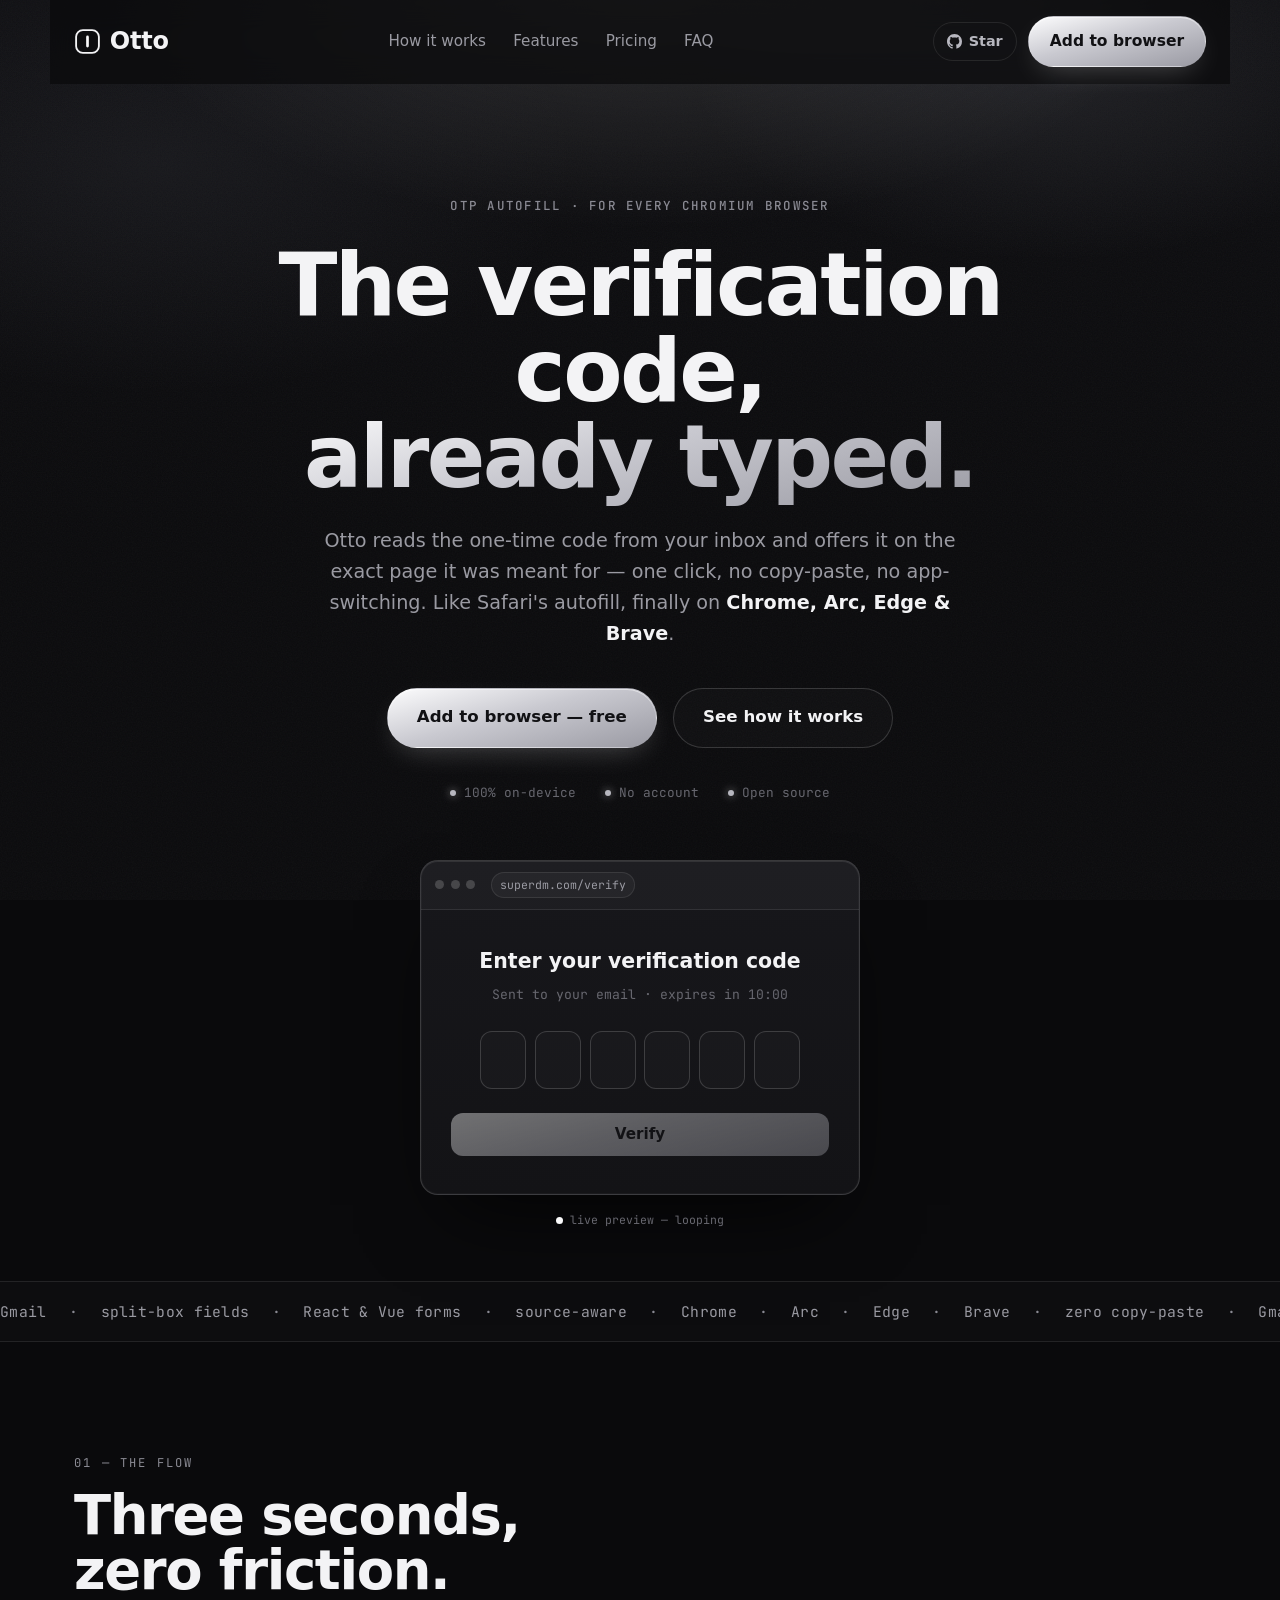
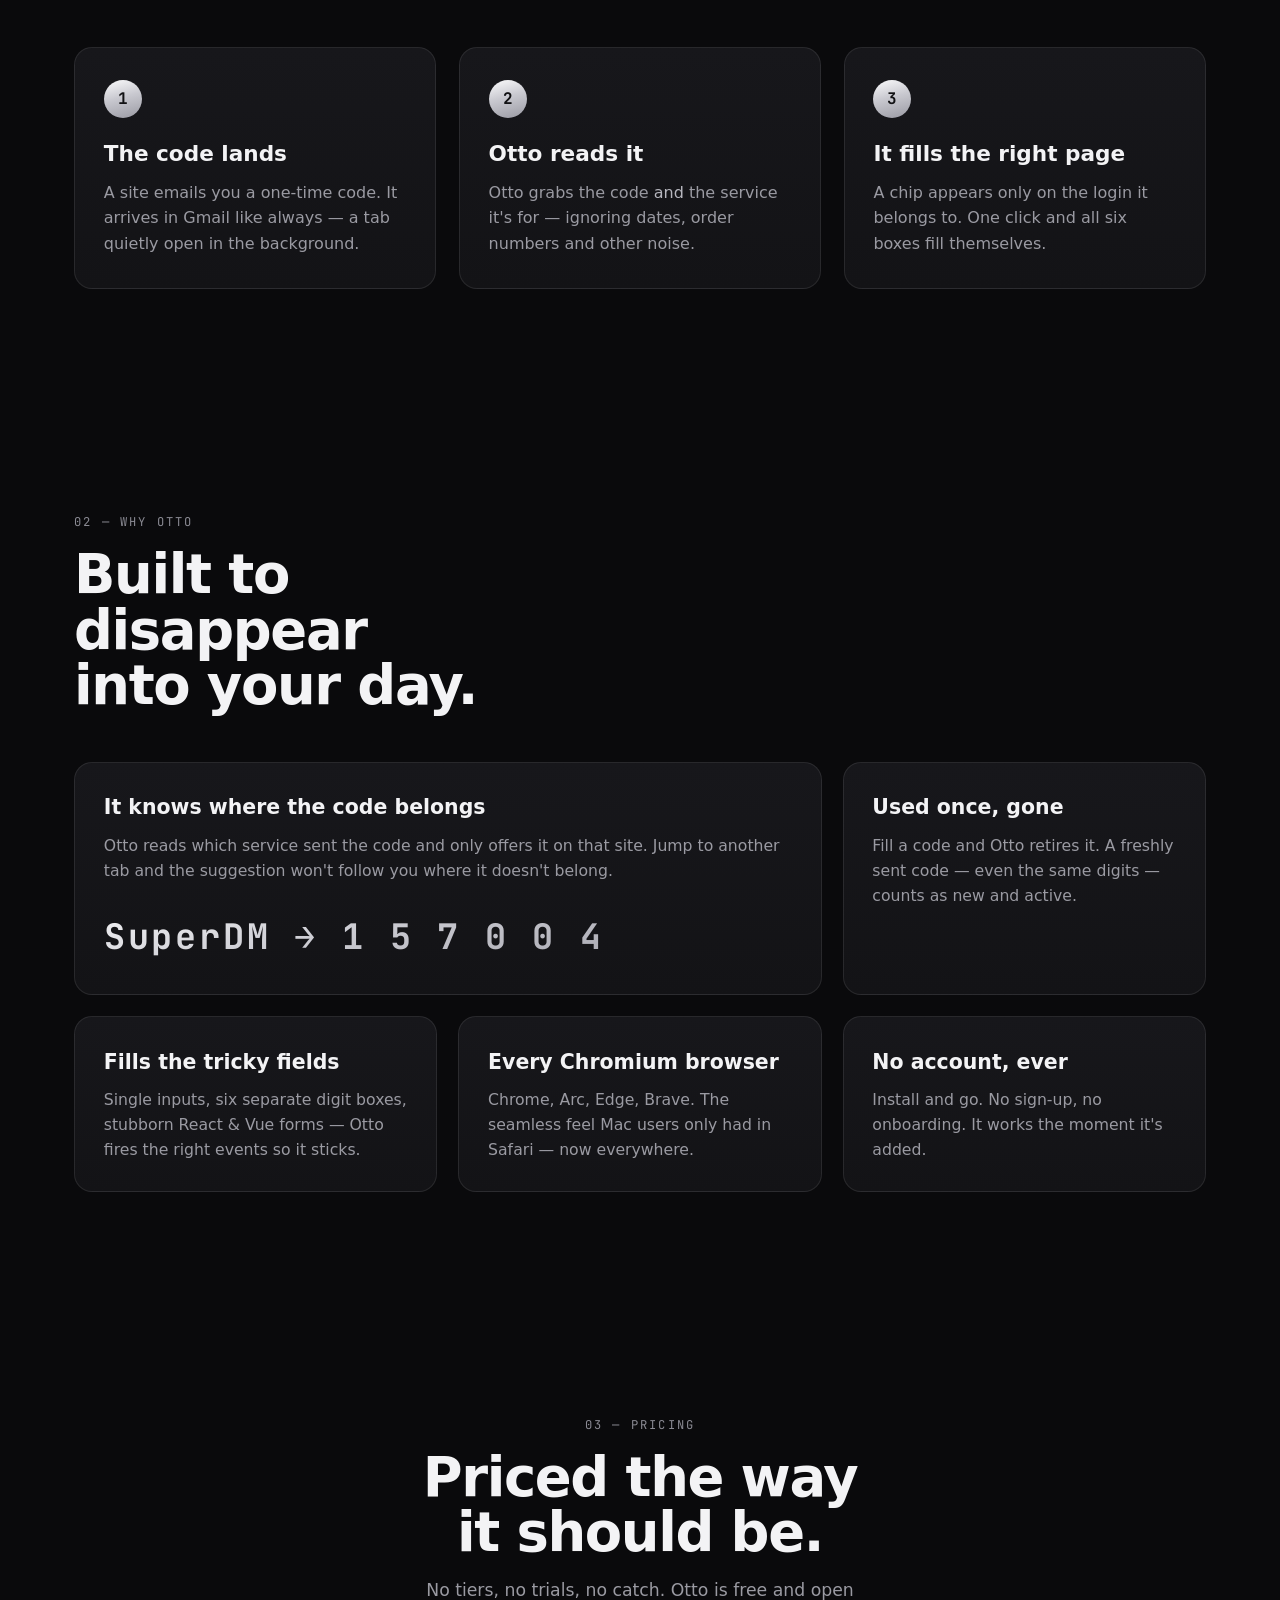
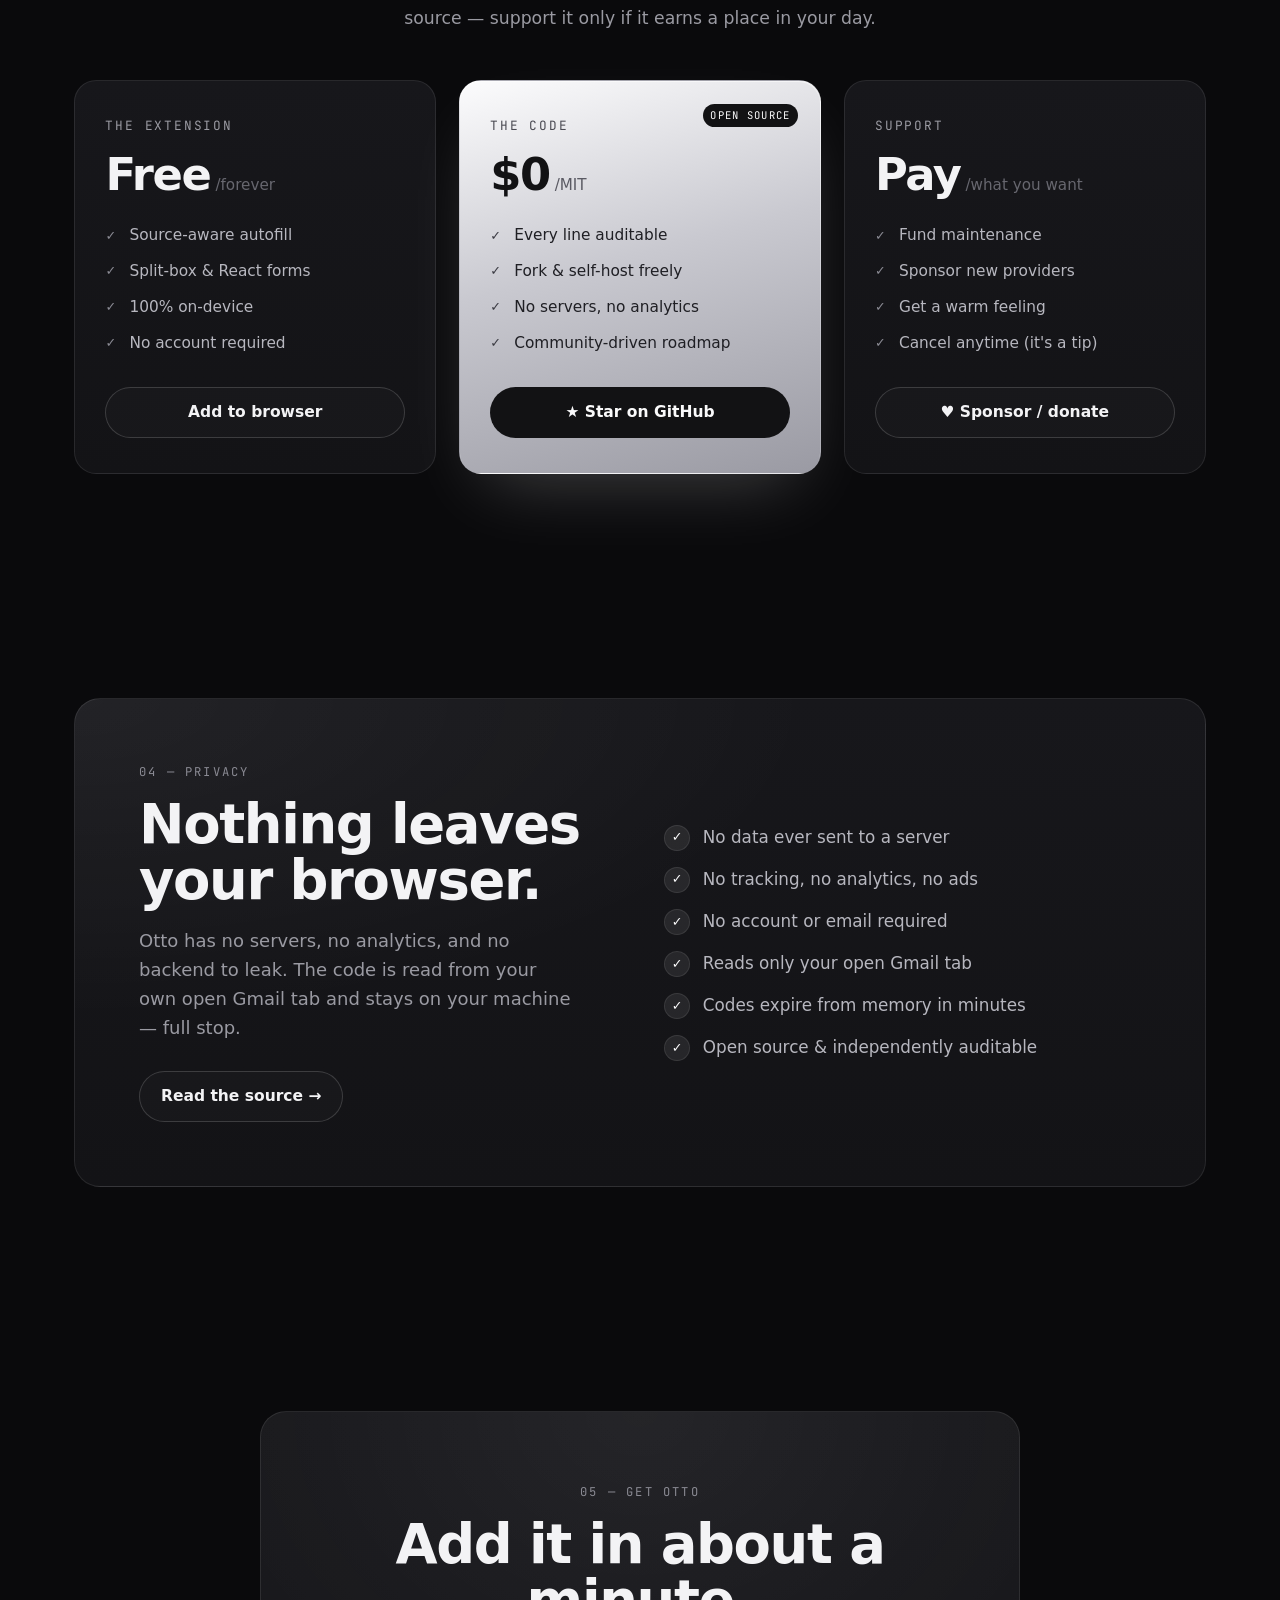
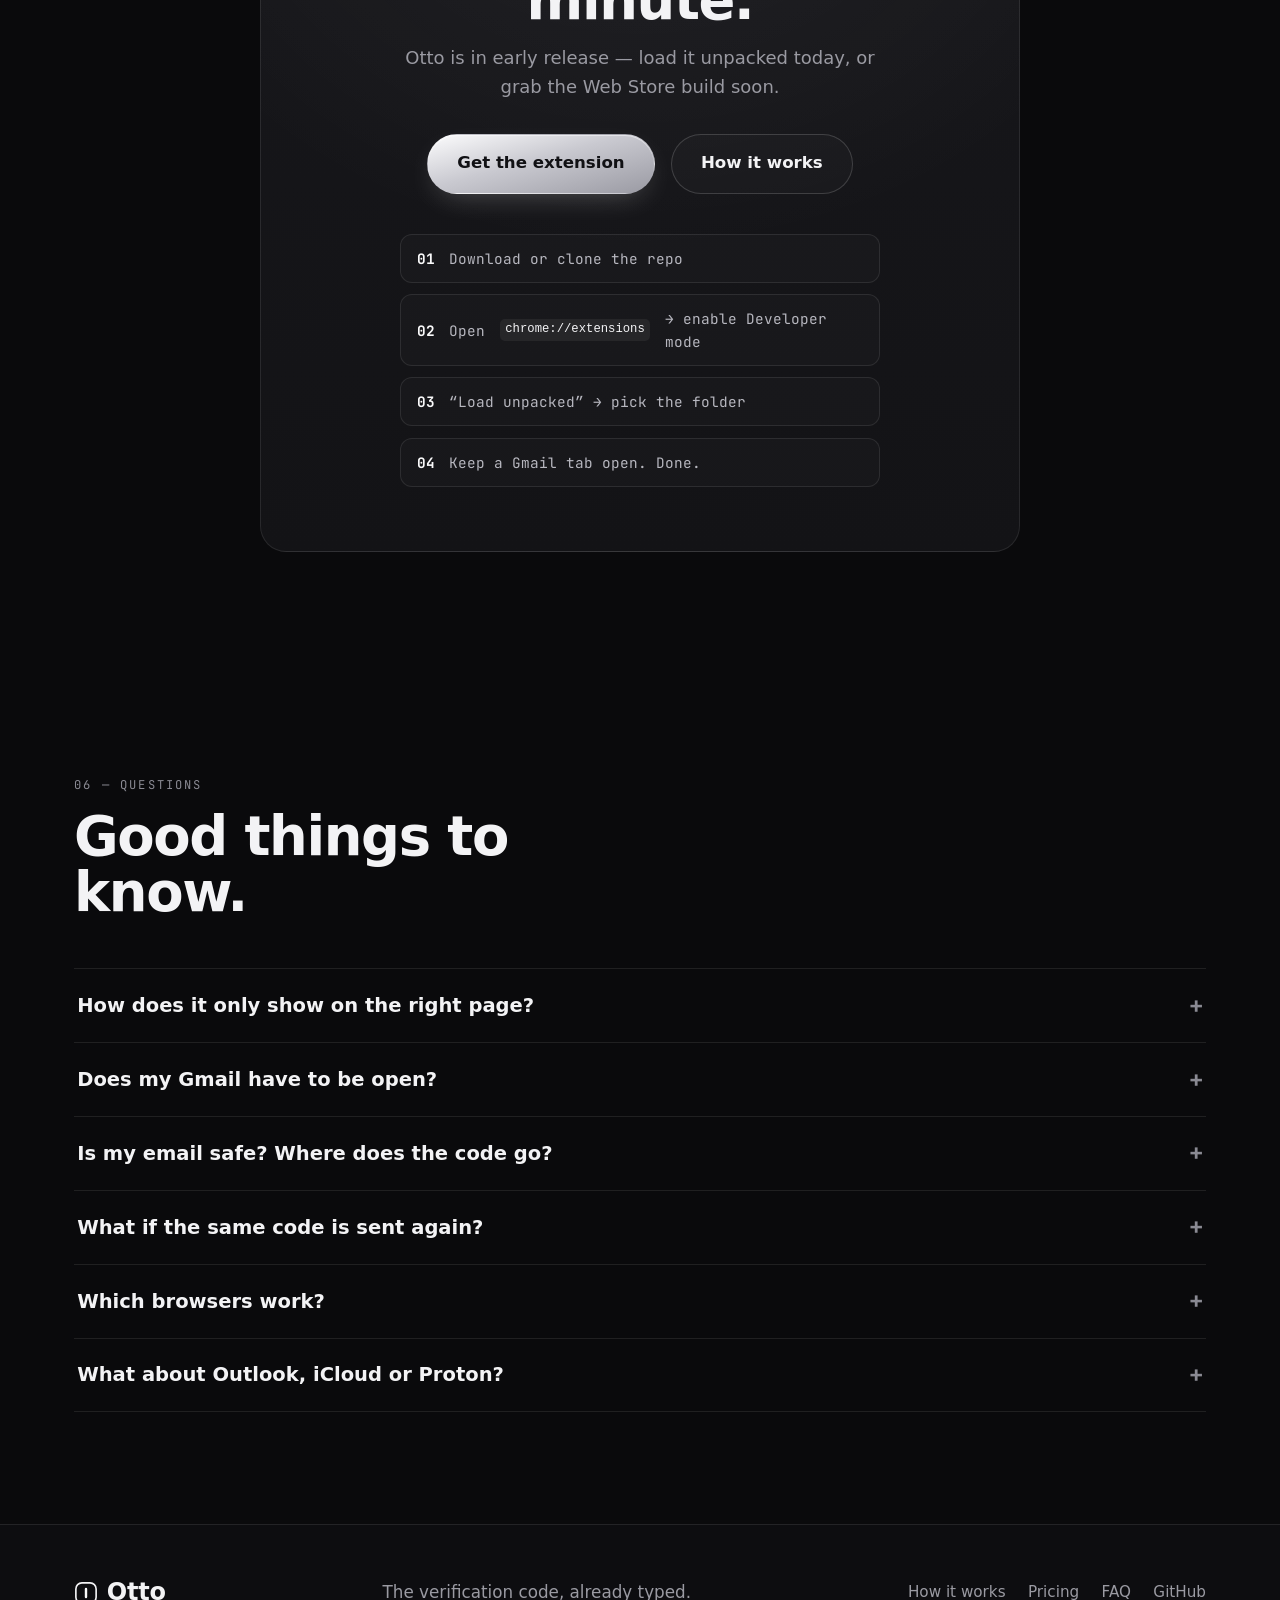
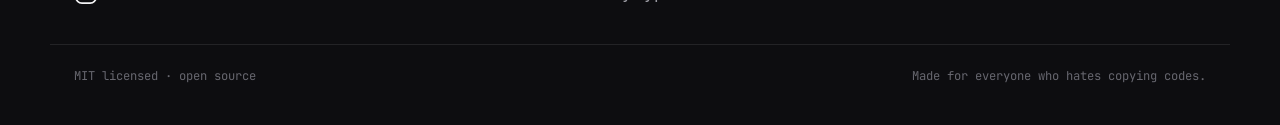
==== docs/index.html @ d8c890e1 "Otto: email OTP autofill extension + marketing site Chrome/Chromium extension that reads one-time co" ====
<!DOCTYPE html>
<html lang="en">
<head>
  <meta charset="UTF-8" />
  <meta name="viewport" content="width=device-width, initial-scale=1.0" />
  <title>Otto — the verification code, already typed</title>
  <meta name="description" content="Otto reads the one-time code from your inbox and drops it into the right login — one click, on every Chromium browser. Free, open source, on-device." />

  <link rel="icon" href="favicon.svg" type="image/svg+xml" />
  <meta property="og:title" content="Otto — email OTP autofill for any browser" />
  <meta property="og:description" content="Safari-style verification-code autofill for Chrome, Arc, Edge & Brave. Free and open source." />
  <meta property="og:type" content="website" />

  <link rel="preconnect" href="https://api.fontshare.com" crossorigin />
  <link rel="preconnect" href="https://fonts.googleapis.com" />
  <link rel="preconnect" href="https://fonts.gstatic.com" crossorigin />
  <link href="https://api.fontshare.com/v2/css?f[]=clash-display@500,600,700&f[]=satoshi@400,500,700&display=swap" rel="stylesheet" />
  <link href="https://fonts.googleapis.com/css2?family=JetBrains+Mono:wght@500;700&display=swap" rel="stylesheet" />

  <link rel="stylesheet" href="styles.css" />
</head>
<body>
  <div class="bloom" aria-hidden="true"></div>
  <div class="grain" aria-hidden="true"></div>

  <!-- ───────────────────────── NAV ───────────────────────── -->
  <header class="nav">
    <a class="brand" href="#top" aria-label="Otto home">
      <span class="brand-mark" aria-hidden="true">
        <svg viewBox="0 0 32 32" width="27" height="27">
          <rect x="2.5" y="2.5" width="27" height="27" rx="8" fill="none" stroke="currentColor" stroke-width="2.2"/>
          <rect x="14.4" y="9" width="3.2" height="14" rx="1.6" class="mark-caret"/>
        </svg>
      </span>
      <span class="brand-word">Otto</span>
    </a>

    <nav class="nav-links" aria-label="Primary">
      <a href="#how">How it works</a>
      <a href="#features">Features</a>
      <a href="#pricing">Pricing</a>
      <a href="#faq">FAQ</a>
    </nav>

    <div class="nav-cta">
      <a class="ghost" href="https://github.com/" target="_blank" rel="noopener">
        <svg viewBox="0 0 16 16" width="15" height="15" aria-hidden="true"><path fill="currentColor" d="M8 0C3.58 0 0 3.58 0 8c0 3.54 2.29 6.53 5.47 7.59.4.07.55-.17.55-.38 0-.19-.01-.82-.01-1.49-2.01.37-2.53-.49-2.69-.94-.09-.23-.48-.94-.82-1.13-.28-.15-.68-.52-.01-.53.63-.01 1.08.58 1.23.82.72 1.21 1.87.87 2.33.66.07-.52.28-.87.51-1.07-1.78-.2-3.64-.89-3.64-3.95 0-.87.31-1.59.82-2.15-.08-.2-.36-1.02.08-2.12 0 0 .67-.21 2.2.82.64-.18 1.32-.27 2-.27.68 0 1.36.09 2 .27 1.53-1.04 2.2-.82 2.2-.82.44 1.1.16 1.92.08 2.12.51.56.82 1.27.82 2.15 0 3.07-1.87 3.75-3.65 3.95.29.25.54.73.54 1.48 0 1.07-.01 1.93-.01 2.2 0 .21.15.46.55.38A8.01 8.01 0 0 0 16 8c0-4.42-3.58-8-8-8Z"/></svg>
        Star
      </a>
      <a class="btn primary" href="#install">Add to browser</a>
    </div>
  </header>

  <!-- ───────────────────────── HERO ───────────────────────── -->
  <main id="top">
    <section class="hero">
      <p class="eyebrow reveal">OTP autofill · for every Chromium browser</p>
      <h1 class="reveal d1">The verification code,<br><em>already typed.</em></h1>
      <p class="lede reveal d2">
        Otto reads the one-time code from your inbox and offers it on the exact page
        it was meant for — one click, no copy-paste, no app-switching. Like Safari's
        autofill, finally on <strong>Chrome, Arc, Edge &amp; Brave</strong>.
      </p>
      <div class="hero-actions reveal d3">
        <a class="btn primary big" href="#install">Add to browser — free</a>
        <a class="btn ghost-line big" href="#how">See how it works</a>
      </div>
      <ul class="hero-trust reveal d4">
        <li><span class="dot"></span> 100% on-device</li>
        <li><span class="dot"></span> No account</li>
        <li><span class="dot"></span> Open source</li>
      </ul>

      <!-- signature live demo -->
      <div class="hero-demo reveal d3" aria-hidden="true">
        <div class="window">
          <div class="window-bar">
            <span class="traffic"></span><span class="traffic"></span><span class="traffic"></span>
            <span class="window-url">superdm.com/verify</span>
          </div>
          <div class="window-body">
            <p class="verify-title">Enter your verification code</p>
            <p class="verify-sub">Sent to your email · expires in 10:00</p>
            <div class="otp-boxes">
              <span class="otp-box"><i>1</i></span>
              <span class="otp-box"><i>5</i></span>
              <span class="otp-box"><i>7</i></span>
              <span class="otp-box"><i>0</i></span>
              <span class="otp-box"><i>0</i></span>
              <span class="otp-box"><i>4</i></span>
            </div>
            <button class="verify-btn">Verify</button>
            <div class="otto-chip">
              <span class="chip-key">↵</span>
              <span>Fill code <b>157&nbsp;004</b></span>
              <span class="chip-src">SuperDM · Gmail</span>
            </div>
          </div>
        </div>
        <p class="demo-caption"><span class="live"></span> live preview — looping</p>
      </div>
    </section>

    <!-- ───────────────────── MARQUEE ───────────────────── -->
    <div class="marquee" aria-hidden="true">
      <div class="marquee-track">
        <span>Gmail</span><span class="sep">·</span><span>split-box fields</span><span class="sep">·</span>
        <span>React &amp; Vue forms</span><span class="sep">·</span><span>source-aware</span><span class="sep">·</span>
        <span>Chrome</span><span class="sep">·</span><span>Arc</span><span class="sep">·</span><span>Edge</span><span class="sep">·</span><span>Brave</span><span class="sep">·</span>
        <span>zero copy-paste</span><span class="sep">·</span>
        <span>Gmail</span><span class="sep">·</span><span>split-box fields</span><span class="sep">·</span>
        <span>React &amp; Vue forms</span><span class="sep">·</span><span>source-aware</span><span class="sep">·</span>
        <span>Chrome</span><span class="sep">·</span><span>Arc</span><span class="sep">·</span><span>Edge</span><span class="sep">·</span><span>Brave</span><span class="sep">·</span><span>zero copy-paste</span><span class="sep">·</span>
      </div>
    </div>

    <!-- ───────────────────── HOW IT WORKS ───────────────────── -->
    <section id="how" class="section">
      <div class="section-head">
        <p class="kicker">01 — the flow</p>
        <h2>Three seconds, zero friction.</h2>
      </div>
      <div class="steps">
        <article class="step">
          <span class="step-no">1</span>
          <h3>The code lands</h3>
          <p>A site emails you a one-time code. It arrives in Gmail like always — a tab quietly open in the background.</p>
        </article>
        <article class="step">
          <span class="step-no">2</span>
          <h3>Otto reads it</h3>
          <p>Otto grabs the code <em>and</em> the service it's for — ignoring dates, order numbers and other noise.</p>
        </article>
        <article class="step">
          <span class="step-no">3</span>
          <h3>It fills the right page</h3>
          <p>A chip appears only on the login it belongs to. One click and all six boxes fill themselves.</p>
        </article>
      </div>
    </section>

    <!-- ───────────────────── FEATURES ───────────────────── -->
    <section id="features" class="section features">
      <div class="section-head">
        <p class="kicker">02 — why otto</p>
        <h2>Built to disappear<br>into your day.</h2>
      </div>
      <div class="feature-grid">
        <article class="card big">
          <h3>It knows where the code belongs</h3>
          <p>Otto reads which service sent the code and only offers it on that site. Jump to another tab and the suggestion won't follow you where it doesn't belong.</p>
          <div class="card-glyph mono">SuperDM&nbsp;→&nbsp;1 5 7 0 0 4</div>
        </article>
        <article class="card">
          <h3>Used once, gone</h3>
          <p>Fill a code and Otto retires it. A freshly sent code — even the same digits — counts as new and active.</p>
        </article>
        <article class="card">
          <h3>Fills the tricky fields</h3>
          <p>Single inputs, six separate digit boxes, stubborn React &amp; Vue forms — Otto fires the right events so it sticks.</p>
        </article>
        <article class="card">
          <h3>Every Chromium browser</h3>
          <p>Chrome, Arc, Edge, Brave. The seamless feel Mac users only had in Safari — now everywhere.</p>
        </article>
        <article class="card">
          <h3>No account, ever</h3>
          <p>Install and go. No sign-up, no onboarding. It works the moment it's added.</p>
        </article>
      </div>
    </section>

    <!-- ───────────────────── PRICING ───────────────────── -->
    <section id="pricing" class="section pricing">
      <div class="section-head center">
        <p class="kicker">03 — pricing</p>
        <h2>Priced the way it should be.</h2>
        <p class="section-sub">No tiers, no trials, no catch. Otto is free and open source — support it only if it earns a place in your day.</p>
      </div>
      <div class="plans">
        <article class="plan">
          <p class="plan-name">The Extension</p>
          <p class="plan-price">Free<span>/forever</span></p>
          <ul class="plan-list">
            <li>Source-aware autofill</li>
            <li>Split-box &amp; React forms</li>
            <li>100% on-device</li>
            <li>No account required</li>
          </ul>
          <a class="btn ghost-line full" href="#install">Add to browser</a>
        </article>

        <article class="plan featured">
          <span class="plan-flag">Open source</span>
          <p class="plan-name">The Code</p>
          <p class="plan-price">$0<span>/MIT</span></p>
          <ul class="plan-list">
            <li>Every line auditable</li>
            <li>Fork &amp; self-host freely</li>
            <li>No servers, no analytics</li>
            <li>Community-driven roadmap</li>
          </ul>
          <a class="btn solid full" href="https://github.com/" target="_blank" rel="noopener">★ Star on GitHub</a>
        </article>

        <article class="plan">
          <p class="plan-name">Support</p>
          <p class="plan-price">Pay<span>/what you want</span></p>
          <ul class="plan-list">
            <li>Fund maintenance</li>
            <li>Sponsor new providers</li>
            <li>Get a warm feeling</li>
            <li>Cancel anytime (it's a tip)</li>
          </ul>
          <a class="btn ghost-line full" href="https://github.com/sponsors/" target="_blank" rel="noopener">♥ Sponsor / donate</a>
        </article>
      </div>
    </section>

    <!-- ───────────────────── PRIVACY ───────────────────── -->
    <section id="privacy" class="section privacy">
      <div class="privacy-inner">
        <div class="privacy-head">
          <p class="kicker">04 — privacy</p>
          <h2>Nothing leaves<br>your browser.</h2>
          <p class="privacy-lede">
            Otto has no servers, no analytics, and no backend to leak. The code is read
            from your own open Gmail tab and stays on your machine — full stop.
          </p>
          <a class="btn ghost-line" href="https://github.com/" target="_blank" rel="noopener">Read the source →</a>
        </div>
        <ul class="privacy-list">
          <li><span class="tick">✓</span> No data ever sent to a server</li>
          <li><span class="tick">✓</span> No tracking, no analytics, no ads</li>
          <li><span class="tick">✓</span> No account or email required</li>
          <li><span class="tick">✓</span> Reads only your open Gmail tab</li>
          <li><span class="tick">✓</span> Codes expire from memory in minutes</li>
          <li><span class="tick">✓</span> Open source &amp; independently auditable</li>
        </ul>
      </div>
    </section>

    <!-- ───────────────────── INSTALL ───────────────────── -->
    <section id="install" class="section install">
      <div class="install-card">
        <p class="kicker center-k">05 — get otto</p>
        <h2>Add it in about a minute.</h2>
        <p class="install-lede">Otto is in early release — load it unpacked today, or grab the Web Store build soon.</p>
        <div class="install-actions">
          <a class="btn solid big" href="https://github.com/" target="_blank" rel="noopener">Get the extension</a>
          <a class="btn ghost-line big" href="#how">How it works</a>
        </div>
        <ol class="install-steps mono">
          <li><span>01</span> Download or clone the repo</li>
          <li><span>02</span> Open <code>chrome://extensions</code> → enable Developer mode</li>
          <li><span>03</span> “Load unpacked” → pick the folder</li>
          <li><span>04</span> Keep a Gmail tab open. Done.</li>
        </ol>
      </div>
    </section>

    <!-- ───────────────────── FAQ ───────────────────── -->
    <section id="faq" class="section faq">
      <div class="section-head">
        <p class="kicker">06 — questions</p>
        <h2>Good things to know.</h2>
      </div>
      <div class="faq-list">
        <details>
          <summary>How does it only show on the right page?</summary>
          <p>Otto reads which service the code is for — from the sender and the wording of the email (“your code to sign in to SuperDM”). It then offers the code only on a page that matches. Switch tabs and the chip stays behind where it belongs.</p>
        </details>
        <details>
          <summary>Does my Gmail have to be open?</summary>
          <p>It needs to be open as a <em>background</em> tab — you never have to look at it. You stay on the login page while Otto watches your inbox quietly behind it.</p>
        </details>
        <details>
          <summary>Is my email safe? Where does the code go?</summary>
          <p>Nowhere but your own browser. Otto reads the code from your open Gmail tab and keeps it locally for a few minutes. No servers, nothing uploaded — and it's open source, so you can verify exactly that.</p>
        </details>
        <details>
          <summary>What if the same code is sent again?</summary>
          <p>Once you use a code, Otto retires it. If the site re-sends — even with identical digits — Otto stamps the new arrival and treats it as a fresh, active code you can use again.</p>
        </details>
        <details>
          <summary>Which browsers work?</summary>
          <p>Any Chromium-based browser: Chrome, Arc, Edge, and Brave. If it runs Chrome extensions, it runs Otto.</p>
        </details>
        <details>
          <summary>What about Outlook, iCloud or Proton?</summary>
          <p>Gmail is supported today. Other providers are on the roadmap — the architecture makes each one a small add-on. Want one next? Open an issue on GitHub.</p>
        </details>
      </div>
    </section>
  </main>

  <!-- ───────────────────────── FOOTER ───────────────────────── -->
  <footer class="footer">
    <div class="footer-top">
      <a class="brand" href="#top" aria-label="Otto home">
        <span class="brand-mark" aria-hidden="true">
          <svg viewBox="0 0 32 32" width="24" height="24">
            <rect x="2.5" y="2.5" width="27" height="27" rx="8" fill="none" stroke="currentColor" stroke-width="2.2"/>
            <rect x="14.4" y="9" width="3.2" height="14" rx="1.6" class="mark-caret"/>
          </svg>
        </span>
        <span class="brand-word">Otto</span>
      </a>
      <p class="footer-tag">The verification code, already typed.</p>
      <nav class="footer-links" aria-label="Footer">
        <a href="#how">How it works</a>
        <a href="#pricing">Pricing</a>
        <a href="#faq">FAQ</a>
        <a href="https://github.com/" target="_blank" rel="noopener">GitHub</a>
      </nav>
    </div>
    <div class="footer-bottom">
      <span>MIT licensed · open source</span>
      <span>Made for everyone who hates copying codes.</span>
    </div>
  </footer>

  <script src="script.js"></script>
</body>
</html>
---- docs/styles.css ----
/* ============================================================
   OTTO — refined dark monochrome
   charcoal + silver · Clash Display / Satoshi / JetBrains Mono
   ============================================================ */

:root {
  --bg:        #0A0A0C;
  --bg-2:      #0D0D10;
  --panel:     #131316;
  --panel-2:   #17171B;
  --panel-hi:  #1D1D22;
  --line:      rgba(255,255,255,0.09);
  --line-2:    rgba(255,255,255,0.16);
  --text:      #F3F3F5;
  --muted:     #9A9AA2;
  --muted-2:   #67676F;
  --silver-1:  #FAFAFB;
  --silver-2:  #B7B7BF;
  --silver-3:  #8A8A93;
  --silver-grad: linear-gradient(165deg, #FCFCFD 0%, #C9C9D0 45%, #9A9AA3 100%);
  --chip:      #1B1B20;

  --font-display: "Clash Display", system-ui, sans-serif;
  --font-body: "Satoshi", system-ui, sans-serif;
  --font-mono: "JetBrains Mono", ui-monospace, monospace;

  --maxw: 1180px;
  --r: 18px;
}

* { box-sizing: border-box; margin: 0; padding: 0; }
html { scroll-behavior: smooth; }

body {
  background: var(--bg);
  color: var(--text);
  font-family: var(--font-body);
  font-size: 18px;
  line-height: 1.6;
  -webkit-font-smoothing: antialiased;
  overflow-x: hidden;
  position: relative;
}

/* soft silver light-bloom behind hero (the silk-drape feel) */
.bloom {
  position: fixed; inset: 0; z-index: -2; pointer-events: none;
  background:
    radial-gradient(60% 42% at 50% -4%, rgba(255,255,255,0.14), transparent 70%),
    radial-gradient(40% 30% at 82% 8%, rgba(190,195,210,0.10), transparent 70%),
    radial-gradient(46% 36% at 12% 18%, rgba(150,155,175,0.08), transparent 72%),
    linear-gradient(180deg, var(--bg-2), var(--bg) 60%);
}
.grain {
  position: fixed; inset: 0; z-index: -1; pointer-events: none;
  opacity: 0.04; mix-blend-mode: screen;
  background-image: url("data:image/svg+xml,%3Csvg xmlns='http://www.w3.org/2000/svg' width='160' height='160'%3E%3Cfilter id='n'%3E%3CfeTurbulence type='fractalNoise' baseFrequency='0.8' numOctaves='3'/%3E%3C/filter%3E%3Crect width='100%25' height='100%25' filter='url(%23n)'/%3E%3C/svg%3E");
}

a { color: inherit; text-decoration: none; }
em { font-style: normal; }
.mono { font-family: var(--font-mono); }

/* ───────── buttons ───────── */
.btn {
  display: inline-flex; align-items: center; justify-content: center; gap: 0.5em;
  font-family: var(--font-body); font-weight: 600; font-size: 0.97rem;
  padding: 0.78em 1.35em; border-radius: 100px; border: 1px solid transparent; cursor: pointer;
  transition: transform .18s ease, background .2s, border-color .2s, color .2s, box-shadow .2s;
  white-space: nowrap;
}
.btn.big { padding: 0.95em 1.75em; font-size: 1.04rem; }
.btn.full { width: 100%; }

/* primary / solid = silver metallic on dark */
.btn.primary, .btn.solid {
  background: var(--silver-grad); color: #111114;
  box-shadow: 0 1px 0 rgba(255,255,255,0.5) inset, 0 10px 30px -12px rgba(255,255,255,0.3);
}
.btn.primary:hover, .btn.solid:hover { transform: translateY(-2px); box-shadow: 0 16px 38px -14px rgba(255,255,255,0.4); }

/* outline-on-dark */
.btn.ghost-line { background: rgba(255,255,255,0.02); border-color: var(--line-2); color: var(--text); }
.btn.ghost-line:hover { background: rgba(255,255,255,0.06); border-color: var(--silver-2); transform: translateY(-2px); }

.ghost {
  display: inline-flex; align-items: center; gap: 0.45em;
  font-weight: 600; font-size: 0.9rem; padding: 0.5em 0.9em;
  border: 1px solid var(--line); border-radius: 100px; color: var(--silver-2);
  transition: border-color .18s, color .18s, background .18s;
}
.ghost:hover { border-color: var(--silver-2); color: var(--text); background: rgba(255,255,255,0.04); }

/* ───────── nav ───────── */
.nav {
  position: sticky; top: 0; z-index: 100;
  display: flex; align-items: center; justify-content: space-between; gap: 1.5rem;
  max-width: var(--maxw); margin: 0 auto; padding: 1rem 1.5rem;
  background: color-mix(in srgb, var(--bg) 72%, transparent);
  backdrop-filter: blur(14px) saturate(1.1);
  border-bottom: 1px solid transparent;
}
.brand { display: inline-flex; align-items: center; gap: 0.55rem; }
.brand-mark { color: var(--text); display: inline-flex; }
.mark-caret { fill: var(--silver-1); animation: caret 1.1s steps(1) infinite; }
@keyframes caret { 50% { opacity: 0.25; } }
.brand-word { font-family: var(--font-display); font-weight: 600; font-size: 1.5rem; letter-spacing: -0.01em; }
.nav-links { display: flex; gap: 1.7rem; font-size: 0.95rem; font-weight: 500; }
.nav-links a { color: var(--muted); transition: color .15s; position: relative; }
.nav-links a:hover { color: var(--text); }
.nav-links a::after { content:""; position:absolute; left:0; bottom:-5px; height:1.5px; width:0; background: var(--silver-2); transition: width .2s; }
.nav-links a:hover::after { width: 100%; }
.nav-cta { display: flex; align-items: center; gap: 0.7rem; }

/* ───────── hero ───────── */
.hero {
  max-width: 980px; margin: 0 auto; text-align: center;
  padding: clamp(3.5rem, 9vw, 7rem) 1.5rem clamp(2rem, 4vw, 3.5rem);
}
.eyebrow {
  font-family: var(--font-mono); font-size: 0.78rem; font-weight: 500;
  text-transform: uppercase; letter-spacing: 0.18em; color: var(--silver-3);
  margin-bottom: 1.6rem;
}
.hero h1 {
  font-family: var(--font-display); font-weight: 600;
  font-size: clamp(2.8rem, 7vw, 5.4rem); line-height: 1.0; letter-spacing: -0.03em;
  margin-bottom: 1.6rem;
}
.hero h1 em {
  background: var(--silver-grad); -webkit-background-clip: text; background-clip: text; color: transparent;
}
.lede { font-size: 1.2rem; color: var(--muted); max-width: 56ch; margin: 0 auto 2.4rem; }
.lede strong { color: var(--text); font-weight: 600; }
.hero-actions { display: flex; align-items: center; gap: 1rem; justify-content: center; flex-wrap: wrap; margin-bottom: 2.2rem; }
.hero-trust {
  display: flex; gap: 1.8rem; justify-content: center; list-style: none;
  font-family: var(--font-mono); font-size: 0.8rem; color: var(--muted-2);
}
.hero-trust li { display: flex; align-items: center; gap: 0.5rem; }
.hero-trust .dot { width: 6px; height: 6px; border-radius: 50%; background: var(--silver-2); box-shadow: 0 0 8px rgba(255,255,255,0.5); }

/* ───────── hero demo ───────── */
.hero-demo { display: flex; flex-direction: column; align-items: center; gap: 1rem; margin-top: 3.5rem; }
.window {
  width: 100%; max-width: 440px;
  background: linear-gradient(180deg, var(--panel-2), var(--panel));
  border: 1px solid var(--line-2); border-radius: var(--r);
  box-shadow: 0 40px 80px -30px rgba(0,0,0,0.8), 0 0 0 1px rgba(255,255,255,0.03) inset, 0 1px 0 rgba(255,255,255,0.06) inset;
  overflow: hidden;
}
.window-bar { display: flex; align-items: center; gap: 0.4rem; padding: 0.7rem 0.9rem; background: rgba(255,255,255,0.03); border-bottom: 1px solid var(--line); }
.traffic { width: 9px; height: 9px; border-radius: 50%; background: rgba(255,255,255,0.18); }
.window-url {
  margin-left: 0.6rem; font-family: var(--font-mono); font-size: 0.72rem; color: var(--muted);
  background: rgba(255,255,255,0.04); padding: 0.25em 0.7em; border-radius: 100px; border: 1px solid var(--line);
}
.window-body { padding: 2.2rem 1.9rem 2.4rem; position: relative; text-align: center; }
.verify-title { font-family: var(--font-display); font-weight: 600; font-size: 1.28rem; }
.verify-sub { font-size: 0.82rem; color: var(--muted-2); margin: 0.4rem 0 1.6rem; font-family: var(--font-mono); }

.otp-boxes { display: flex; gap: 0.55rem; justify-content: center; margin-bottom: 1.5rem; }
.otp-box {
  width: 46px; height: 58px; border: 1px solid var(--line-2); border-radius: 12px;
  display: flex; align-items: center; justify-content: center;
  font-family: var(--font-mono); font-weight: 700; font-size: 1.5rem; color: var(--text);
  background: rgba(255,255,255,0.02); position: relative;
}
.otp-box i { opacity: 0; transform: translateY(6px) scale(0.7); }

.verify-btn {
  width: 100%; padding: 0.82em; border: none; border-radius: 12px;
  background: var(--silver-grad); color: #111114; font-family: var(--font-body);
  font-weight: 700; font-size: 0.95rem; cursor: pointer; opacity: 0.4;
}

.otto-chip {
  position: absolute; left: 50%; top: 96px;
  display: inline-flex; align-items: center; gap: 0.55rem;
  background: var(--chip); color: var(--text);
  border: 1px solid var(--line-2);
  font-size: 0.82rem; font-weight: 500; padding: 0.55em 0.8em; border-radius: 12px; white-space: nowrap;
  box-shadow: 0 18px 36px -14px rgba(0,0,0,0.8);
  opacity: 0; transform: translate(-50%, 8px);
}
.otto-chip b { font-family: var(--font-mono); letter-spacing: 0.04em; }
.chip-key { display: inline-flex; align-items: center; justify-content: center; width: 18px; height: 18px; border-radius: 5px; background: rgba(255,255,255,0.1); font-size: 0.7rem; }
.chip-src { color: var(--silver-3); font-size: 0.72rem; }

.demo-caption { font-family: var(--font-mono); font-size: 0.72rem; color: var(--muted-2); display: flex; align-items: center; gap: 0.45rem; }
.live { width: 7px; height: 7px; border-radius: 50%; background: var(--silver-1); animation: pulse 1.6s ease-in-out infinite; }
@keyframes pulse { 0%,100%{ opacity:1; transform:scale(1);} 50%{ opacity:.35; transform:scale(0.6);} }

/* demo timeline (7s loop) */
.otto-chip { animation: chipIn 7s ease-in-out infinite; }
.otp-box i { animation: fillDigit 7s ease-in-out infinite; }
.otp-box:nth-child(1) i { animation-delay: 0s; } .otp-box:nth-child(2) i { animation-delay: .12s; }
.otp-box:nth-child(3) i { animation-delay: .24s; } .otp-box:nth-child(4) i { animation-delay: .36s; }
.otp-box:nth-child(5) i { animation-delay: .48s; } .otp-box:nth-child(6) i { animation-delay: .60s; }
.otp-box { animation: boxActive 7s ease-in-out infinite; }
.otp-box:nth-child(1){ animation-delay: 0s; } .otp-box:nth-child(2){ animation-delay: .12s; }
.otp-box:nth-child(3){ animation-delay: .24s; } .otp-box:nth-child(4){ animation-delay: .36s; }
.otp-box:nth-child(5){ animation-delay: .48s; } .otp-box:nth-child(6){ animation-delay: .60s; }
.verify-btn { animation: btnReady 7s ease-in-out infinite; }

@keyframes chipIn {
  0%, 14% { opacity: 0; transform: translate(-50%, 8px); }
  20%, 30% { opacity: 1; transform: translate(-50%, 0); }
  34% { opacity: 1; transform: translate(-50%, 0) scale(1.04); }
  40%, 86% { opacity: 0; transform: translate(-50%, -6px); }
  100% { opacity: 0; }
}
@keyframes fillDigit {
  0%, 36% { opacity: 0; transform: translateY(6px) scale(0.7); }
  44% { opacity: 1; transform: translateY(0) scale(1.12); }
  50%, 86% { opacity: 1; transform: translateY(0) scale(1); }
  92%, 100% { opacity: 0; transform: translateY(6px) scale(0.7); }
}
@keyframes boxActive {
  0%, 34% { border-color: var(--line-2); box-shadow: none; }
  38%, 50% { border-color: var(--silver-1); box-shadow: 0 0 0 3px rgba(255,255,255,0.14), 0 0 20px rgba(255,255,255,0.12); }
  56%, 100% { border-color: var(--line-2); box-shadow: none; }
}
@keyframes btnReady { 0%, 60% { opacity: 0.4; } 70%, 86% { opacity: 1; } 100% { opacity: 0.4; } }

/* ───────── marquee ───────── */
.marquee { border-top: 1px solid var(--line); border-bottom: 1px solid var(--line); background: rgba(255,255,255,0.015); overflow: hidden; padding: 0.95rem 0; }
.marquee-track { display: inline-flex; align-items: center; gap: 1.4rem; white-space: nowrap; font-family: var(--font-mono); font-size: 0.92rem; letter-spacing: 0.02em; color: var(--muted); animation: scroll 30s linear infinite; }
.marquee-track .sep { color: var(--silver-3); }
@keyframes scroll { to { transform: translateX(-50%); } }

/* ───────── sections ───────── */
.section { max-width: var(--maxw); margin: 0 auto; padding: clamp(4rem, 9vw, 7rem) 1.5rem; }
.section-head { margin-bottom: 3rem; max-width: 42ch; }
.section-head.center { margin-left: auto; margin-right: auto; text-align: center; }
.section-sub { color: var(--muted); margin-top: 1rem; font-size: 1.08rem; }
.kicker { font-family: var(--font-mono); font-size: 0.76rem; text-transform: uppercase; letter-spacing: 0.18em; color: var(--silver-3); margin-bottom: 0.9rem; }
.kicker.center-k, .center-k { display: inline-block; }
.section h2 { font-family: var(--font-display); font-weight: 600; font-size: clamp(2rem, 4.6vw, 3.4rem); line-height: 1.02; letter-spacing: -0.025em; }

/* steps */
.steps { display: grid; grid-template-columns: repeat(3, 1fr); gap: 1.4rem; }
.step {
  padding: 2rem 1.8rem; border: 1px solid var(--line); border-radius: var(--r);
  background: linear-gradient(180deg, var(--panel-2), var(--panel));
  transition: transform .2s, box-shadow .2s, border-color .2s;
}
.step:hover { transform: translateY(-4px); border-color: var(--line-2); box-shadow: 0 24px 50px -28px rgba(0,0,0,0.8); }
.step-no { display: inline-flex; align-items: center; justify-content: center; width: 38px; height: 38px; border-radius: 50%; font-family: var(--font-mono); font-weight: 700; font-size: 1rem; background: var(--silver-grad); color: #121214; margin-bottom: 1.2rem; }
.step h3 { font-family: var(--font-display); font-weight: 600; font-size: 1.35rem; margin-bottom: 0.5rem; }
.step p { color: var(--muted); font-size: 1rem; }
.step p em, .card p em { color: var(--silver-2); }

/* features */
.feature-grid { display: grid; grid-template-columns: repeat(3, 1fr); gap: 1.3rem; }
.card {
  padding: 1.8rem; border: 1px solid var(--line); border-radius: var(--r);
  background: linear-gradient(180deg, var(--panel-2), var(--panel));
  transition: transform .2s, box-shadow .2s, border-color .2s; position: relative; overflow: hidden;
}
.card:hover { transform: translateY(-4px); border-color: var(--line-2); box-shadow: 0 24px 50px -28px rgba(0,0,0,0.85); }
.card h3 { font-family: var(--font-display); font-weight: 600; font-size: 1.28rem; margin-bottom: 0.55rem; }
.card p { color: var(--muted); font-size: 0.98rem; }
.card.big { grid-column: span 2; display: flex; flex-direction: column; }
.card-glyph { margin-top: auto; padding-top: 1.6rem; font-size: clamp(1.4rem, 3vw, 2.2rem); font-weight: 700; letter-spacing: 0.08em; background: var(--silver-grad); -webkit-background-clip: text; background-clip: text; color: transparent; }

/* pricing / plans */
.plans { display: grid; grid-template-columns: repeat(3, 1fr); gap: 1.4rem; align-items: stretch; }
.plan {
  padding: 2.2rem 1.9rem; border: 1px solid var(--line); border-radius: 22px;
  background: linear-gradient(180deg, var(--panel-2), var(--panel));
  display: flex; flex-direction: column; transition: transform .2s, border-color .2s, box-shadow .2s;
}
.plan:hover { transform: translateY(-4px); border-color: var(--line-2); }
.plan-name { font-family: var(--font-mono); font-size: 0.8rem; text-transform: uppercase; letter-spacing: 0.14em; color: var(--muted); margin-bottom: 1rem; }
.plan-price { font-family: var(--font-display); font-weight: 600; font-size: 2.8rem; letter-spacing: -0.03em; line-height: 1; margin-bottom: 1.6rem; }
.plan-price span { font-family: var(--font-body); font-size: 0.95rem; font-weight: 500; color: var(--muted-2); letter-spacing: 0; margin-left: 0.3rem; }
.plan-list { list-style: none; display: flex; flex-direction: column; gap: 0.7rem; margin-bottom: 2rem; flex: 1; }
.plan-list li { font-size: 0.96rem; color: var(--silver-2); padding-left: 1.5rem; position: relative; }
.plan-list li::before { content: "✓"; position: absolute; left: 0; color: var(--silver-3); font-size: 0.8rem; top: 0.15rem; }
.plan.featured {
  background: var(--silver-grad); border-color: transparent; color: #121214;
  box-shadow: 0 30px 70px -28px rgba(255,255,255,0.25), 0 1px 0 rgba(255,255,255,0.6) inset;
  position: relative;
}
.plan.featured .plan-name { color: #4a4a52; }
.plan.featured .plan-price span { color: #5a5a63; }
.plan.featured .plan-list li { color: #1f1f24; }
.plan.featured .plan-list li::before { color: #3a3a42; }
.plan-flag { position: absolute; top: 1.4rem; right: 1.4rem; font-family: var(--font-mono); font-size: 0.66rem; text-transform: uppercase; letter-spacing: 0.12em; background: #121214; color: var(--silver-1); padding: 0.3em 0.7em; border-radius: 100px; }
.plan.featured .btn.solid { background: #121214; color: var(--silver-1); box-shadow: none; }
.plan.featured .btn.solid:hover { background: #000; }

/* privacy */
.privacy-inner {
  border: 1px solid var(--line); border-radius: 26px;
  background: radial-gradient(120% 120% at 0% 0%, rgba(255,255,255,0.05), transparent 55%), linear-gradient(180deg, var(--panel-2), var(--panel));
  padding: clamp(2.5rem, 5vw, 4rem);
  display: grid; grid-template-columns: 1fr 1fr; gap: 3rem; align-items: center;
}
.privacy-head h2 { margin-bottom: 1.2rem; }
.privacy-lede { color: var(--muted); margin-bottom: 1.8rem; max-width: 38ch; }
.privacy-list { list-style: none; display: flex; flex-direction: column; gap: 0.95rem; }
.privacy-list li { display: flex; align-items: center; gap: 0.8rem; font-size: 1.05rem; color: var(--silver-2); }
.privacy-list .tick { display: inline-flex; align-items: center; justify-content: center; width: 26px; height: 26px; border-radius: 50%; flex-shrink: 0; background: rgba(255,255,255,0.08); color: var(--silver-1); font-size: 0.8rem; font-weight: 700; border: 1px solid var(--line); }

/* install */
.install-card {
  max-width: 760px; margin: 0 auto; text-align: center;
  border: 1px solid var(--line); border-radius: 26px;
  padding: clamp(2.5rem, 5vw, 4rem);
  background: radial-gradient(120% 100% at 50% 0%, rgba(255,255,255,0.06), transparent 60%), linear-gradient(180deg, var(--panel-2), var(--panel));
}
.install-lede { color: var(--muted); margin: 1rem auto 2rem; max-width: 44ch; }
.install-actions { display: flex; gap: 1rem; justify-content: center; flex-wrap: wrap; margin-bottom: 2.5rem; }
.install-steps { list-style: none; text-align: left; max-width: 480px; margin: 0 auto; display: flex; flex-direction: column; gap: 0.7rem; }
.install-steps li { display: flex; align-items: center; gap: 0.9rem; font-size: 0.9rem; color: var(--silver-2); padding: 0.75rem 1rem; border: 1px solid var(--line); border-radius: 12px; background: rgba(255,255,255,0.02); }
.install-steps li span { color: var(--silver-1); font-weight: 700; }
.install-steps code { background: rgba(255,255,255,0.06); padding: 0.1em 0.45em; border-radius: 5px; font-size: 0.85em; color: var(--text); }

/* faq */
.faq-list { border-top: 1px solid var(--line); }
.faq-list details { border-bottom: 1px solid var(--line); }
.faq-list summary {
  list-style: none; cursor: pointer; padding: 1.3rem 0.2rem;
  font-family: var(--font-display); font-weight: 600; font-size: 1.22rem;
  display: flex; align-items: center; justify-content: space-between; gap: 1rem; transition: color .15s;
}
.faq-list summary::-webkit-details-marker { display: none; }
.faq-list summary::after { content: "+"; font-family: var(--font-mono); color: var(--silver-3); font-size: 1.5rem; transition: transform .2s, color .2s; line-height: 1; }
.faq-list details[open] summary { color: var(--silver-1); }
.faq-list details[open] summary::after { transform: rotate(45deg); color: var(--silver-1); }
.faq-list details p { padding: 0 0.2rem 1.5rem; color: var(--muted); max-width: 64ch; }

/* footer */
.footer { border-top: 1px solid var(--line); background: var(--bg-2); }
.footer-top { max-width: var(--maxw); margin: 0 auto; padding: 3rem 1.5rem 2rem; display: flex; align-items: center; gap: 1.5rem; flex-wrap: wrap; justify-content: space-between; }
.footer-tag { font-family: var(--font-display); color: var(--muted); font-size: 1.05rem; }
.footer-links { display: flex; gap: 1.4rem; font-size: 0.95rem; font-weight: 500; }
.footer-links a { color: var(--muted); transition: color .15s; }
.footer-links a:hover { color: var(--text); }
.footer-bottom { max-width: var(--maxw); margin: 0 auto; padding: 1.4rem 1.5rem 2.4rem; border-top: 1px solid var(--line); display: flex; justify-content: space-between; gap: 1rem; flex-wrap: wrap; font-family: var(--font-mono); font-size: 0.76rem; color: var(--muted-2); }

/* reveal */
.reveal { opacity: 0; transform: translateY(18px); animation: rise .8s cubic-bezier(.2,.7,.2,1) forwards; }
.reveal.d1 { animation-delay: .08s; } .reveal.d2 { animation-delay: .16s; } .reveal.d3 { animation-delay: .26s; } .reveal.d4 { animation-delay: .36s; }
@keyframes rise { to { opacity: 1; transform: translateY(0); } }
.in-view-init { opacity: 0; transform: translateY(28px); }
.in-view { opacity: 1; transform: translateY(0); transition: opacity .7s ease, transform .7s cubic-bezier(.2,.7,.2,1); }

/* responsive */
@media (max-width: 900px) {
  .lede { font-size: 1.1rem; }
  .nav-links { display: none; }
  .steps, .feature-grid, .plans { grid-template-columns: 1fr; }
  .card.big { grid-column: span 1; }
  .privacy-inner { grid-template-columns: 1fr; gap: 2rem; }
}
@media (max-width: 560px) {
  body { font-size: 17px; }
  .nav-cta .ghost { display: none; }
  .otp-box { width: 40px; height: 52px; font-size: 1.3rem; }
  .hero-trust { flex-wrap: wrap; gap: 0.7rem 1.4rem; }
  .footer-bottom { flex-direction: column; }
}
@media (prefers-reduced-motion: reduce) {
  *, *::before, *::after { animation-duration: .001ms !important; animation-iteration-count: 1 !important; transition-duration: .001ms !important; scroll-behavior: auto !important; }
  .otto-chip { opacity: 1; transform: translate(-50%, 0); }
  .otp-box i { opacity: 1; transform: none; }
  .reveal { opacity: 1; transform: none; }
}
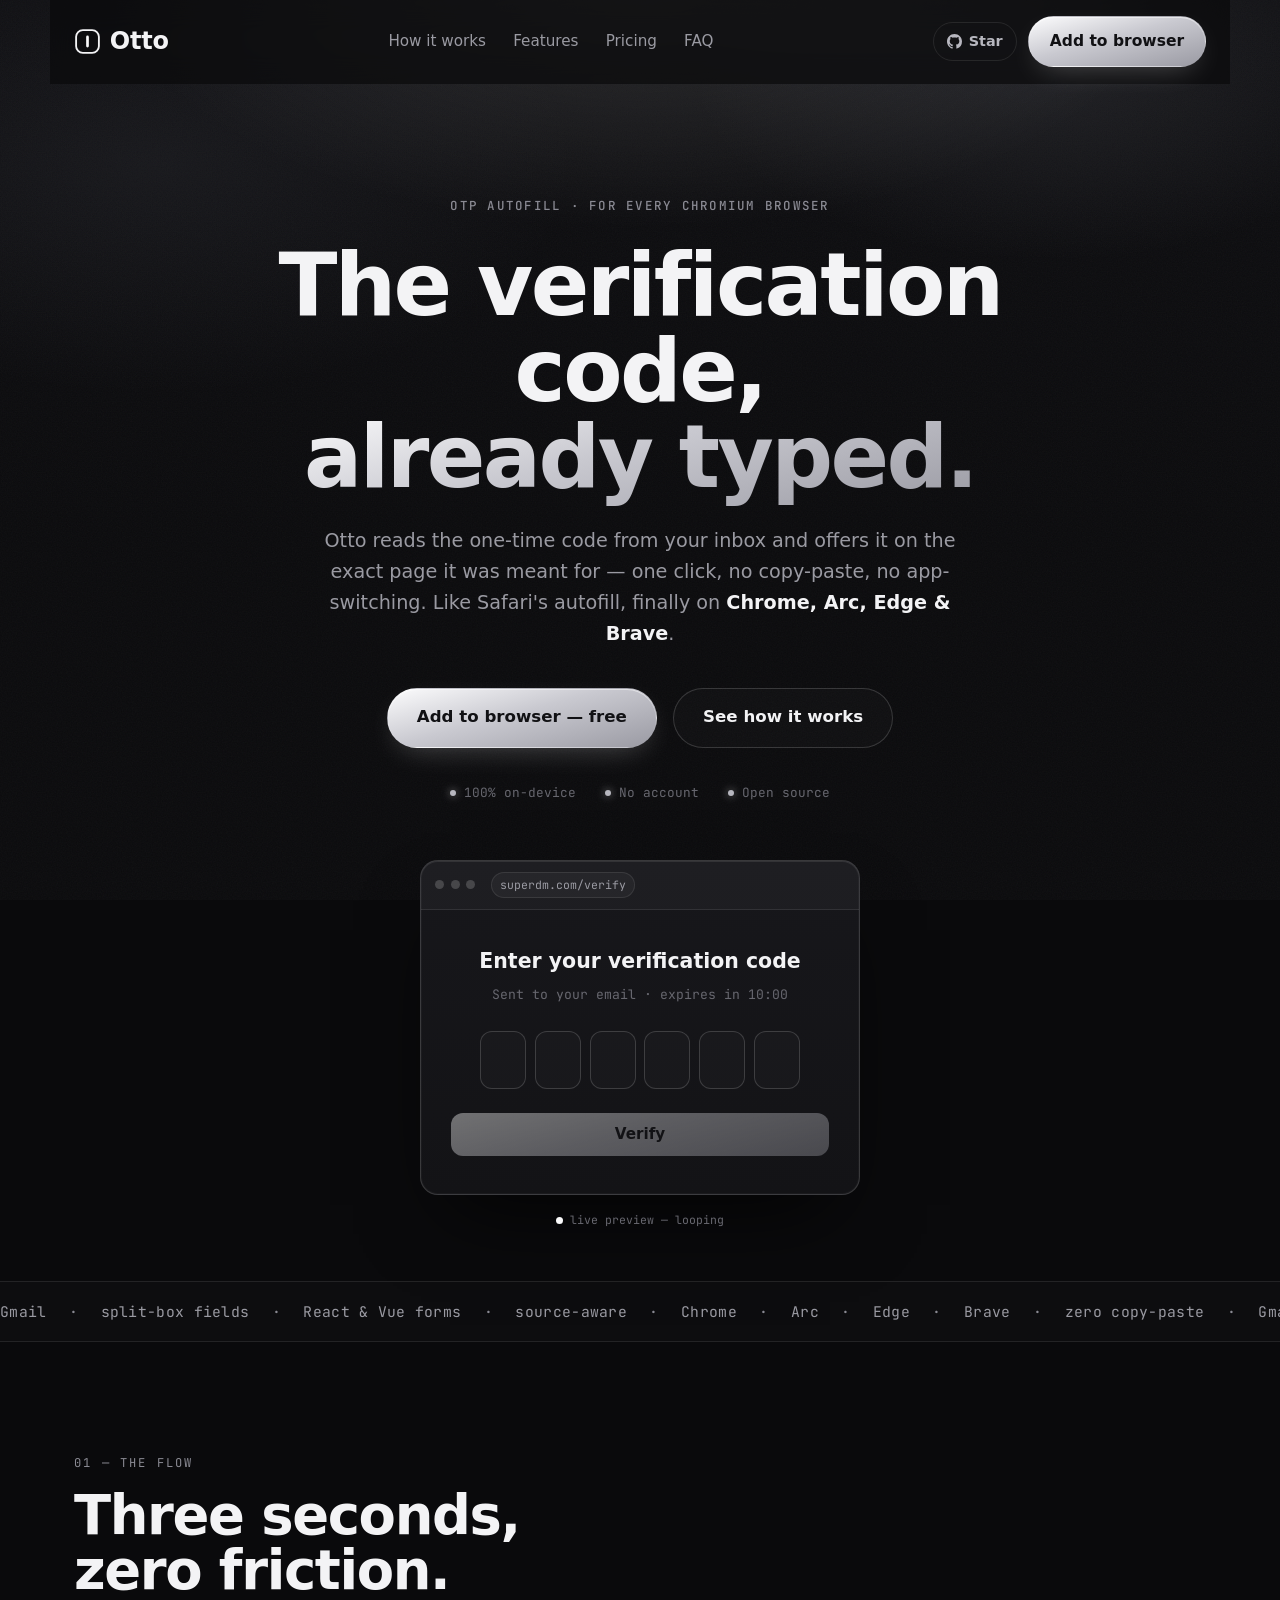
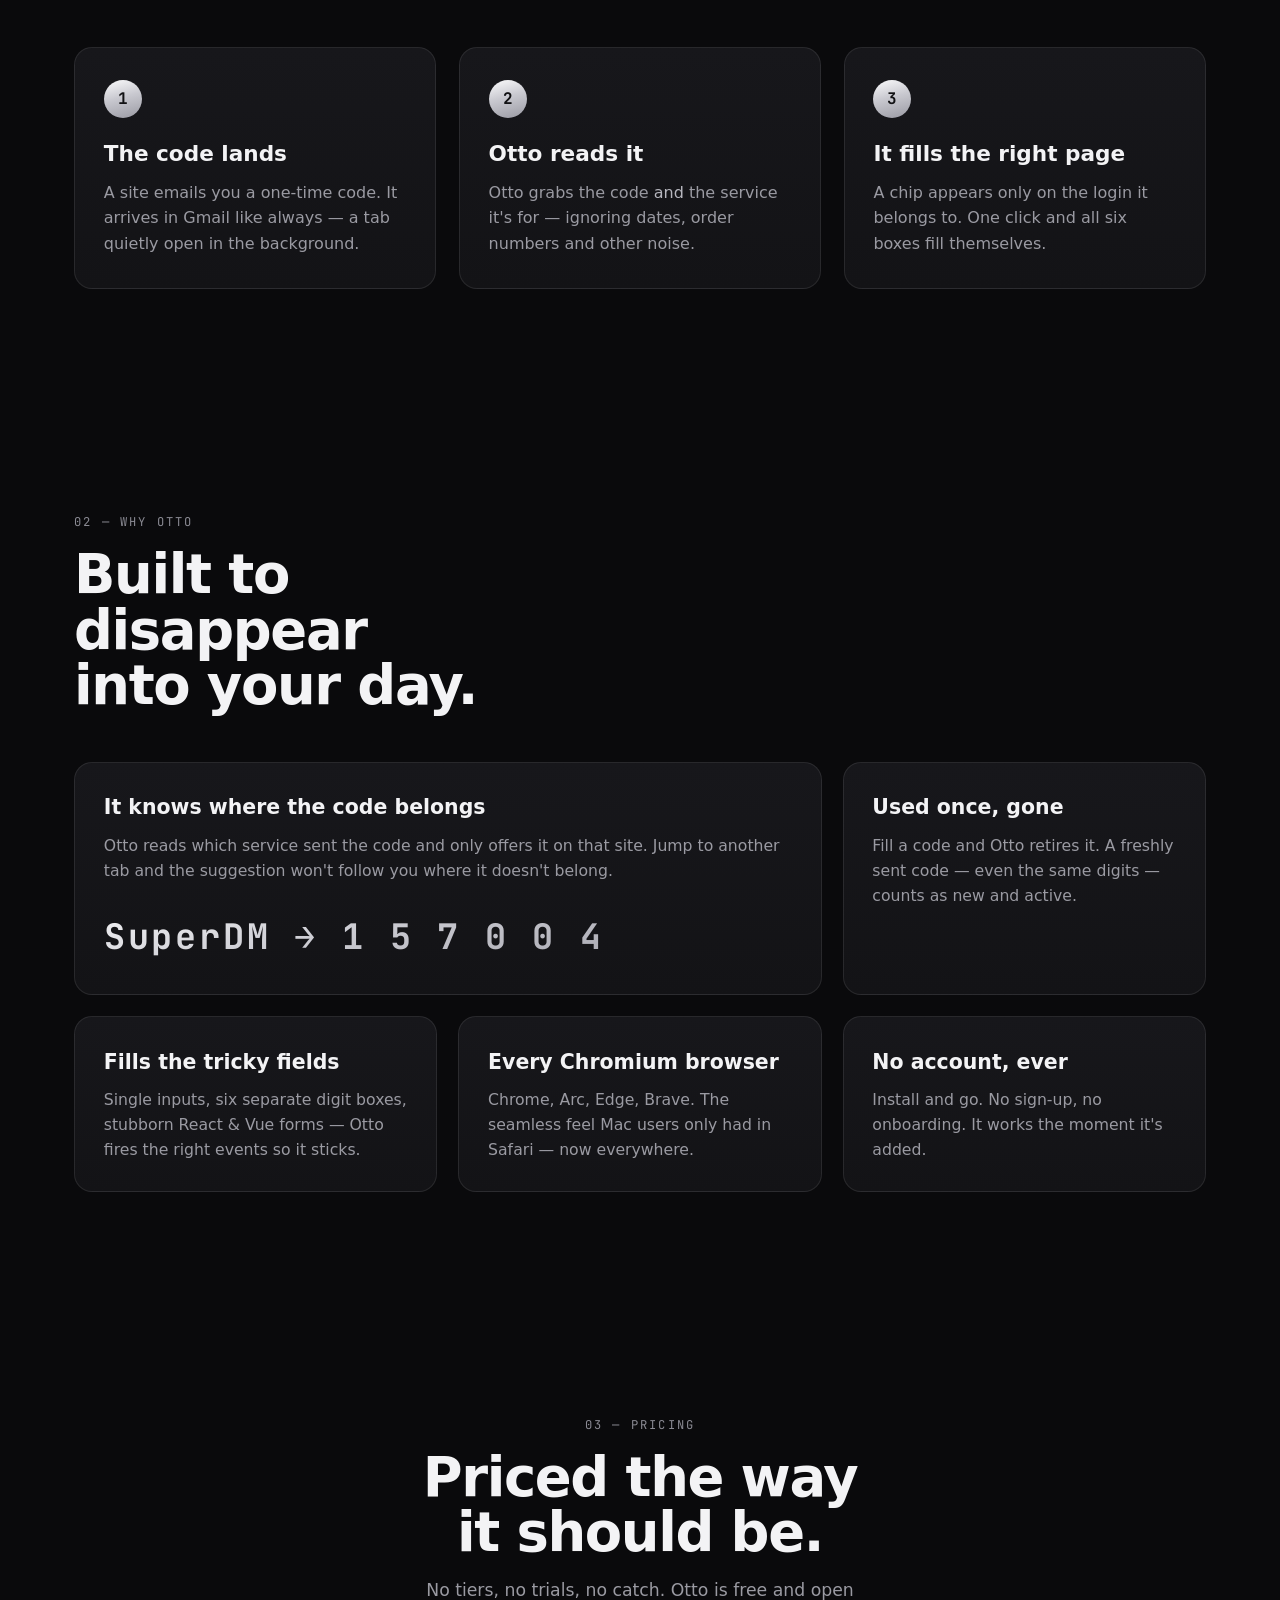
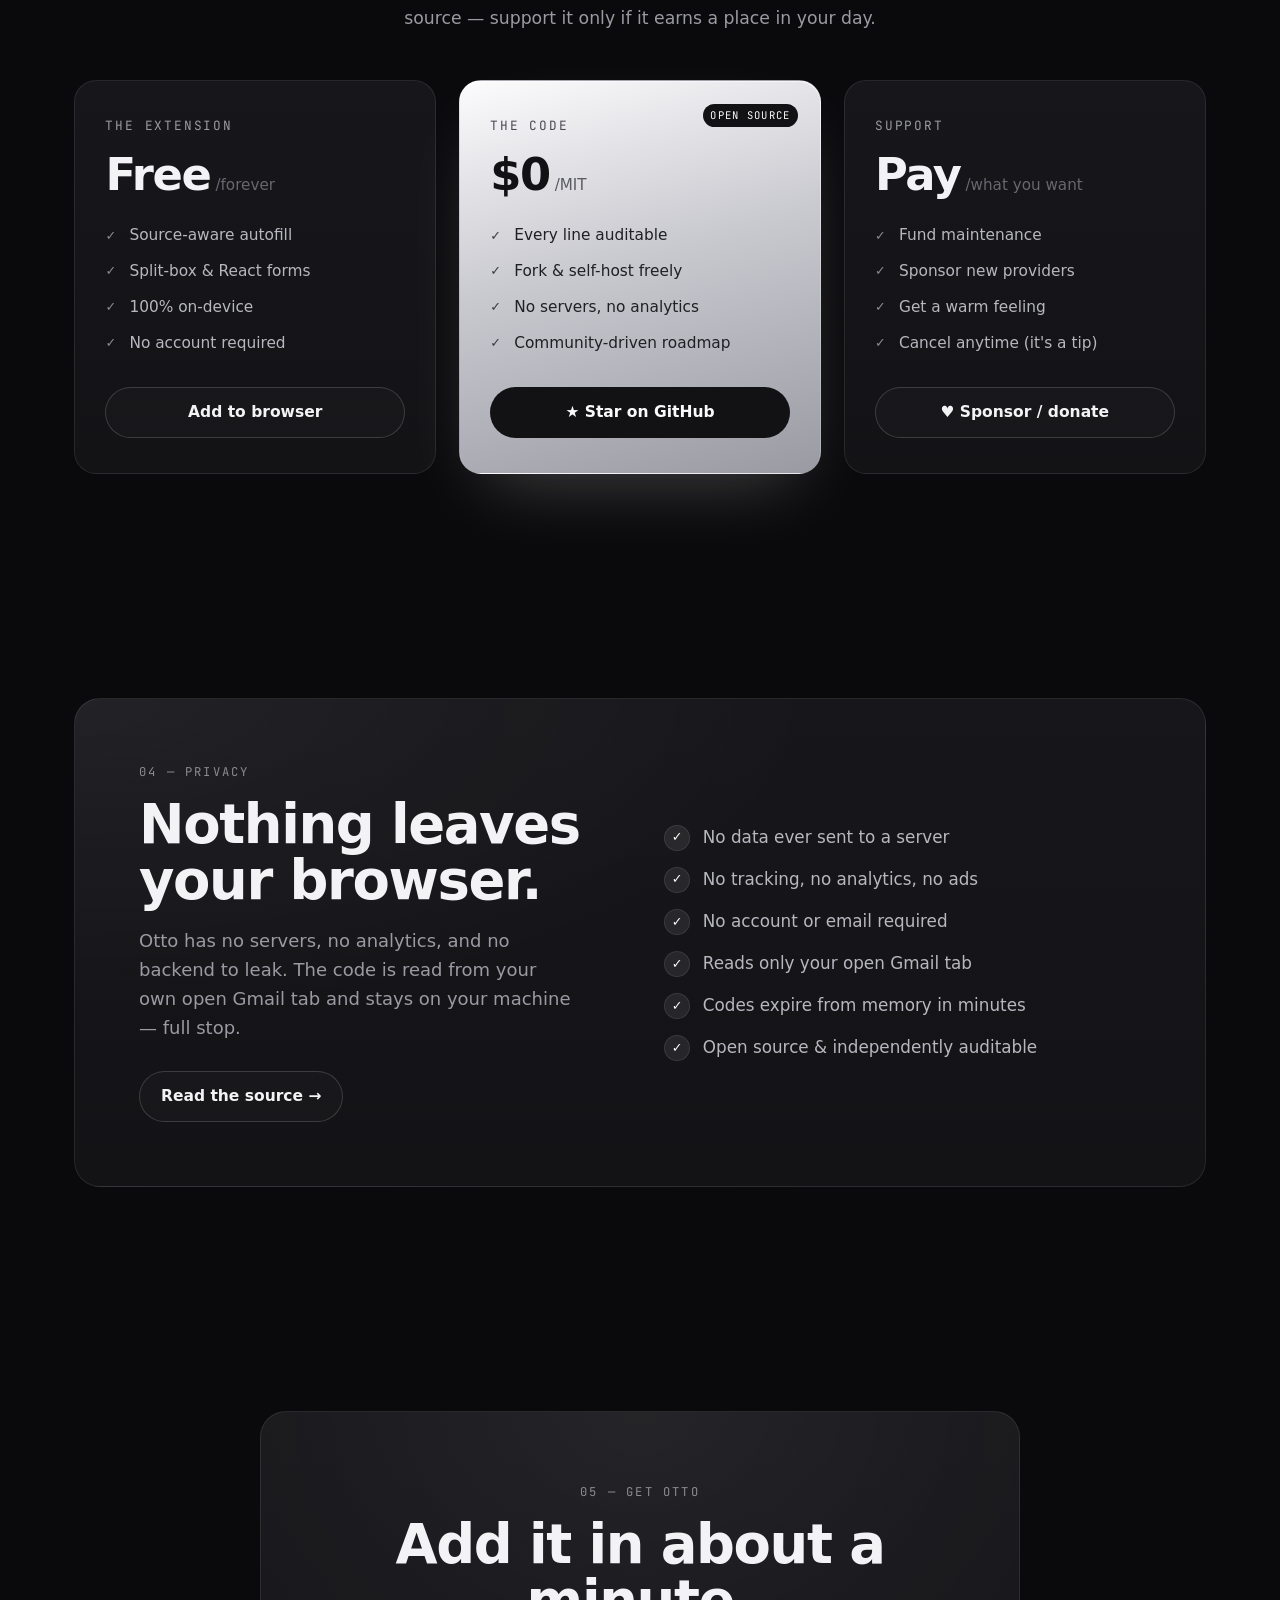
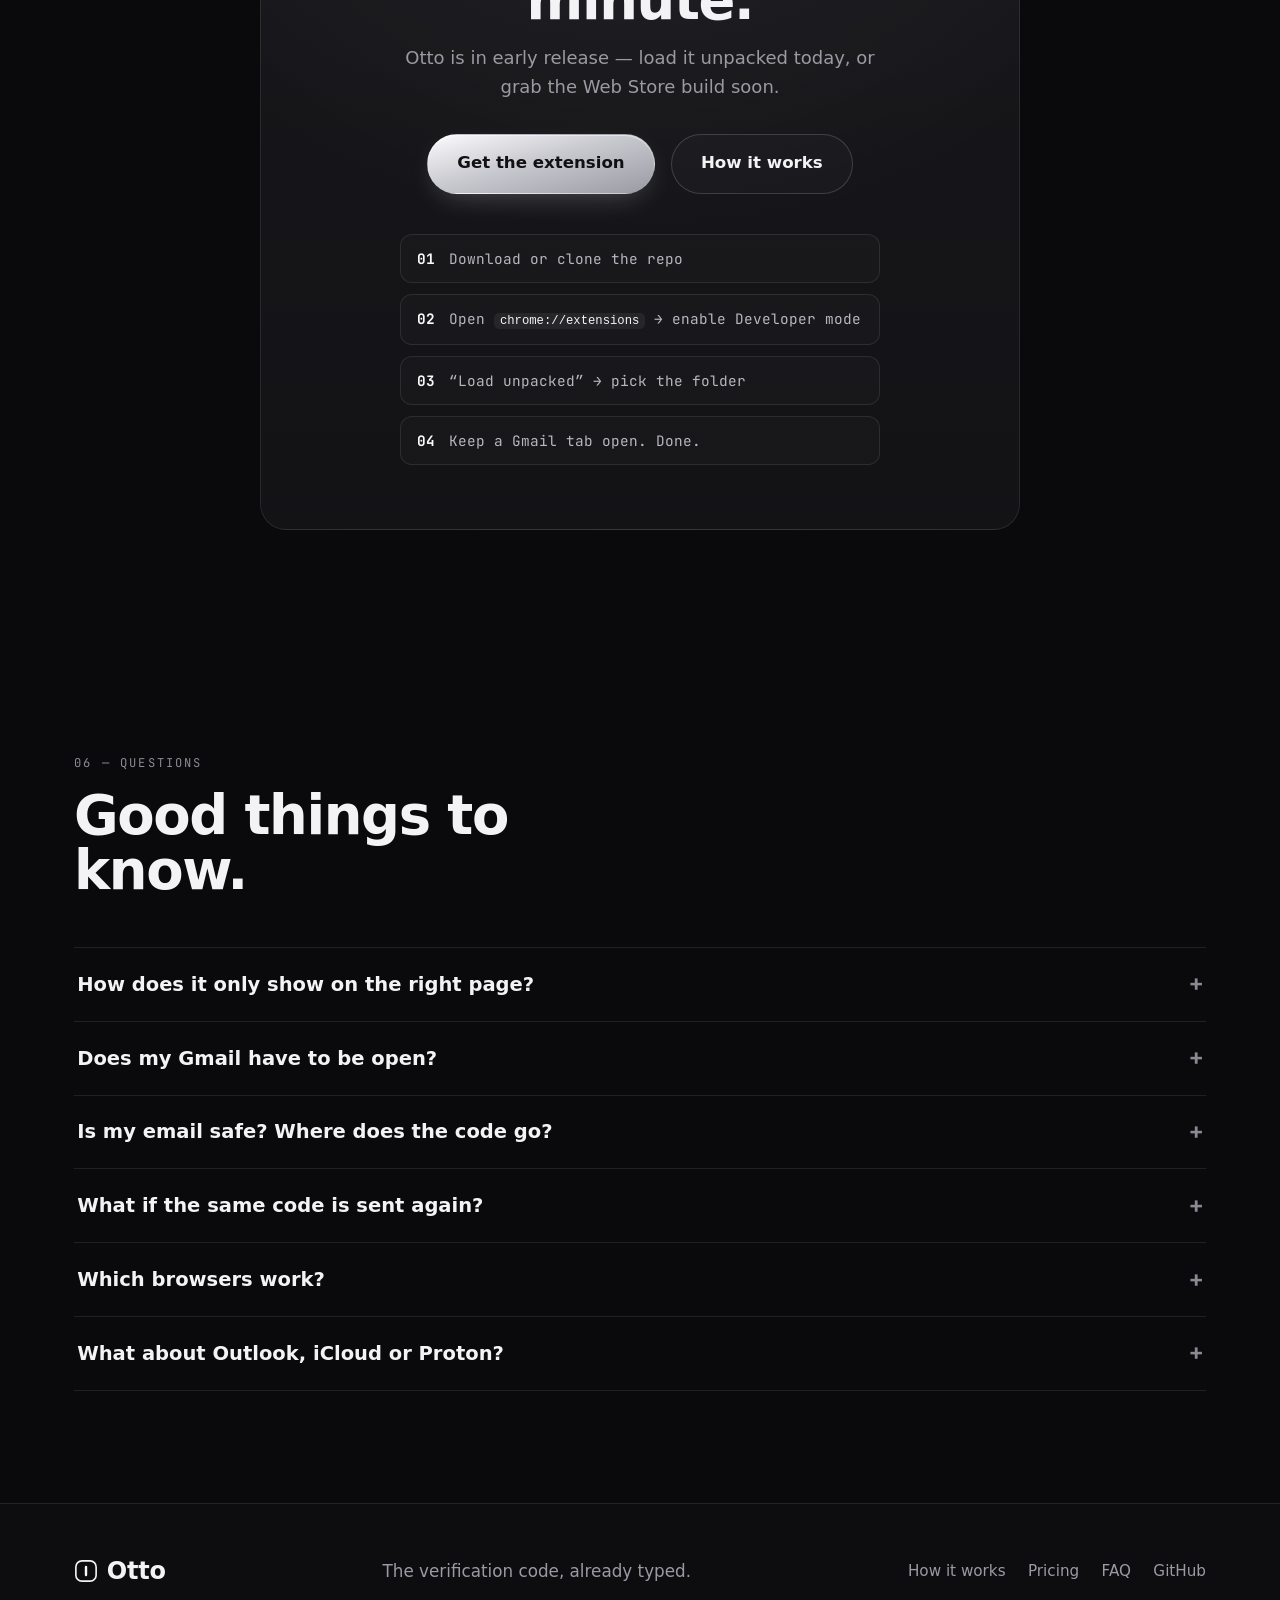
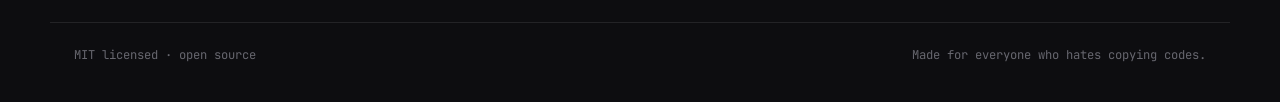
==== commit 5b73cdcf: "Fix install-step overflow on mobile Wrap each step's text in a single span and let it wrap; allow th" ====
--- a/docs/index.html
+++ b/docs/index.html
@@ -43,7 +43,7 @@
     </nav>
 
     <div class="nav-cta">
-      <a class="ghost" href="https://github.com/" target="_blank" rel="noopener">
+      <a class="ghost" href="https://github.com/useotto/useotto.github.io" target="_blank" rel="noopener">
         <svg viewBox="0 0 16 16" width="15" height="15" aria-hidden="true"><path fill="currentColor" d="M8 0C3.58 0 0 3.58 0 8c0 3.54 2.29 6.53 5.47 7.59.4.07.55-.17.55-.38 0-.19-.01-.82-.01-1.49-2.01.37-2.53-.49-2.69-.94-.09-.23-.48-.94-.82-1.13-.28-.15-.68-.52-.01-.53.63-.01 1.08.58 1.23.82.72 1.21 1.87.87 2.33.66.07-.52.28-.87.51-1.07-1.78-.2-3.64-.89-3.64-3.95 0-.87.31-1.59.82-2.15-.08-.2-.36-1.02.08-2.12 0 0 .67-.21 2.2.82.64-.18 1.32-.27 2-.27.68 0 1.36.09 2 .27 1.53-1.04 2.2-.82 2.2-.82.44 1.1.16 1.92.08 2.12.51.56.82 1.27.82 2.15 0 3.07-1.87 3.75-3.65 3.95.29.25.54.73.54 1.48 0 1.07-.01 1.93-.01 2.2 0 .21.15.46.55.38A8.01 8.01 0 0 0 16 8c0-4.42-3.58-8-8-8Z"/></svg>
         Star
       </a>
@@ -200,7 +200,7 @@
             <li>No servers, no analytics</li>
             <li>Community-driven roadmap</li>
           </ul>
-          <a class="btn solid full" href="https://github.com/" target="_blank" rel="noopener">★ Star on GitHub</a>
+          <a class="btn solid full" href="https://github.com/useotto/useotto.github.io" target="_blank" rel="noopener">★ Star on GitHub</a>
         </article>
 
         <article class="plan">
@@ -212,7 +212,7 @@
             <li>Get a warm feeling</li>
             <li>Cancel anytime (it's a tip)</li>
           </ul>
-          <a class="btn ghost-line full" href="https://github.com/sponsors/" target="_blank" rel="noopener">♥ Sponsor / donate</a>
+          <a class="btn ghost-line full" href="https://github.com/sponsors/useotto" target="_blank" rel="noopener">♥ Sponsor / donate</a>
         </article>
       </div>
     </section>
@@ -227,7 +227,7 @@
             Otto has no servers, no analytics, and no backend to leak. The code is read
             from your own open Gmail tab and stays on your machine — full stop.
           </p>
-          <a class="btn ghost-line" href="https://github.com/" target="_blank" rel="noopener">Read the source →</a>
+          <a class="btn ghost-line" href="https://github.com/useotto/useotto.github.io" target="_blank" rel="noopener">Read the source →</a>
         </div>
         <ul class="privacy-list">
           <li><span class="tick">✓</span> No data ever sent to a server</li>
@@ -247,14 +247,14 @@
         <h2>Add it in about a minute.</h2>
         <p class="install-lede">Otto is in early release — load it unpacked today, or grab the Web Store build soon.</p>
         <div class="install-actions">
-          <a class="btn solid big" href="https://github.com/" target="_blank" rel="noopener">Get the extension</a>
+          <a class="btn solid big" href="https://github.com/useotto/useotto.github.io" target="_blank" rel="noopener">Get the extension</a>
           <a class="btn ghost-line big" href="#how">How it works</a>
         </div>
         <ol class="install-steps mono">
-          <li><span>01</span> Download or clone the repo</li>
-          <li><span>02</span> Open <code>chrome://extensions</code> → enable Developer mode</li>
-          <li><span>03</span> “Load unpacked” → pick the folder</li>
-          <li><span>04</span> Keep a Gmail tab open. Done.</li>
+          <li><span class="n">01</span><span class="t">Download or clone the repo</span></li>
+          <li><span class="n">02</span><span class="t">Open <code>chrome://extensions</code> → enable Developer mode</span></li>
+          <li><span class="n">03</span><span class="t">“Load unpacked” → pick the folder</span></li>
+          <li><span class="n">04</span><span class="t">Keep a Gmail tab open. Done.</span></li>
         </ol>
       </div>
     </section>
@@ -311,7 +311,7 @@
         <a href="#how">How it works</a>
         <a href="#pricing">Pricing</a>
         <a href="#faq">FAQ</a>
-        <a href="https://github.com/" target="_blank" rel="noopener">GitHub</a>
+        <a href="https://github.com/useotto/useotto.github.io" target="_blank" rel="noopener">GitHub</a>
       </nav>
     </div>
     <div class="footer-bottom">
--- a/docs/styles.css
+++ b/docs/styles.css
@@ -314,9 +314,10 @@
 .install-lede { color: var(--muted); margin: 1rem auto 2rem; max-width: 44ch; }
 .install-actions { display: flex; gap: 1rem; justify-content: center; flex-wrap: wrap; margin-bottom: 2.5rem; }
 .install-steps { list-style: none; text-align: left; max-width: 480px; margin: 0 auto; display: flex; flex-direction: column; gap: 0.7rem; }
-.install-steps li { display: flex; align-items: center; gap: 0.9rem; font-size: 0.9rem; color: var(--silver-2); padding: 0.75rem 1rem; border: 1px solid var(--line); border-radius: 12px; background: rgba(255,255,255,0.02); }
-.install-steps li span { color: var(--silver-1); font-weight: 700; }
-.install-steps code { background: rgba(255,255,255,0.06); padding: 0.1em 0.45em; border-radius: 5px; font-size: 0.85em; color: var(--text); }
+.install-steps li { display: flex; align-items: flex-start; gap: 0.9rem; font-size: 0.9rem; color: var(--silver-2); padding: 0.75rem 1rem; border: 1px solid var(--line); border-radius: 12px; background: rgba(255,255,255,0.02); }
+.install-steps li .n { color: var(--silver-1); font-weight: 700; flex-shrink: 0; }
+.install-steps li .t { min-width: 0; flex: 1; overflow-wrap: anywhere; }
+.install-steps code { background: rgba(255,255,255,0.06); padding: 0.1em 0.45em; border-radius: 5px; font-size: 0.85em; color: var(--text); overflow-wrap: anywhere; }
 
 /* faq */
 .faq-list { border-top: 1px solid var(--line); }
